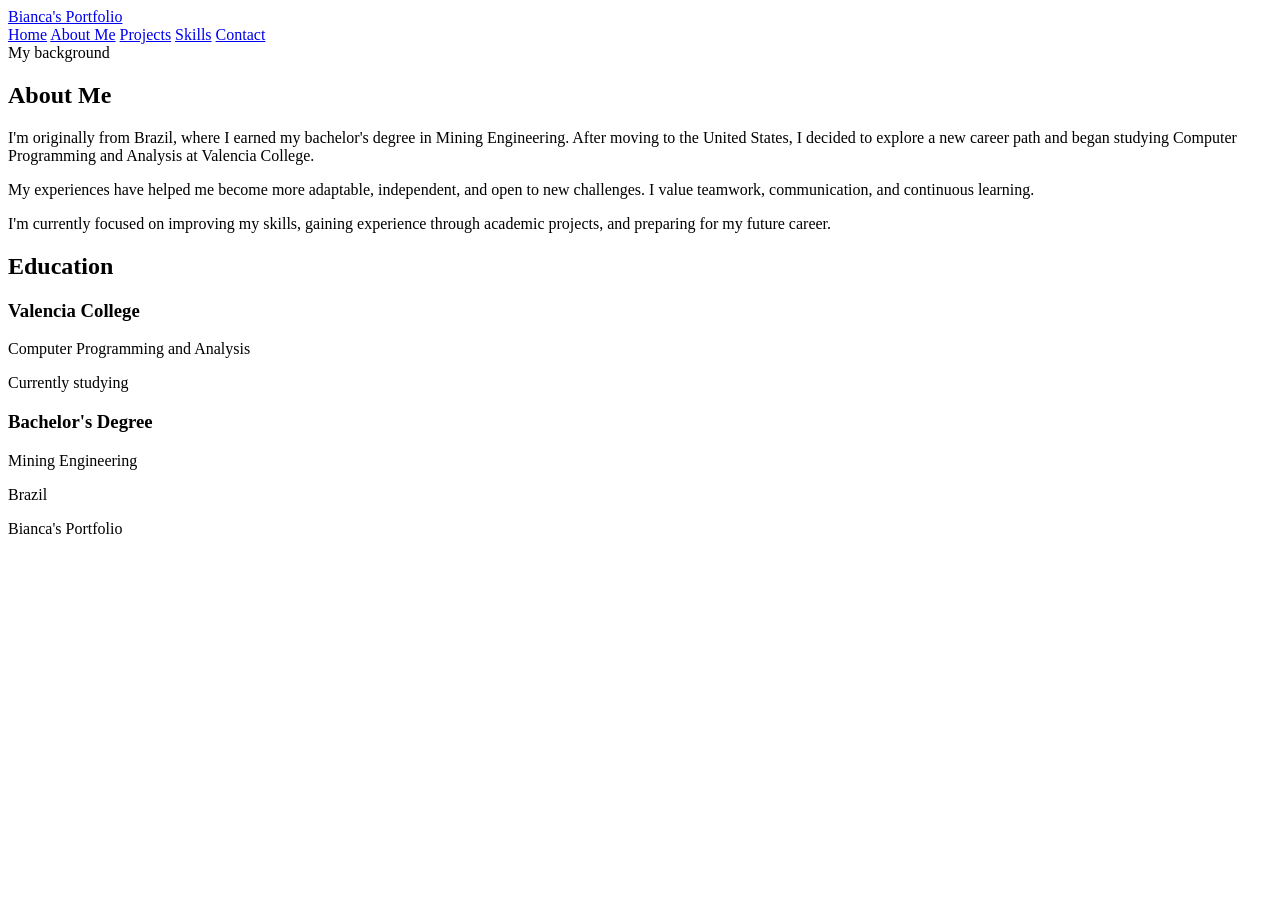
==== about.html @ 5804dd7e "Create about.html" ====
<!DOCTYPE html>
<html lang="en">
<head>
  <meta charset="UTF-8">
  <meta name="viewport" content="width=device-width, initial-scale=1.0">
  <title>About Me | Bianca's Portfolio</title>
  <link rel="stylesheet" href="style.css">
</head>

<body>
  <header class="site-header">
    <nav class="nav">
      <a class="brand" href="index.html">Bianca's Portfolio</a>

      <div class="links">
        <a href="index.html">Home</a>
        <a href="about.html" aria-current="page">About Me</a>
        <a href="projects.html">Projects</a>
        <a href="skills.html">Skills</a>
        <a href="contact.html">Contact</a>
      </div>
    </nav>
  </header>

  <main>
    <section class="section">
      <div class="wrap">
        <div class="eyebrow">My background</div>
        <h1>About Me</h1>

        <div class="intro">
          <p>
            I'm originally from Brazil, where I earned
            my bachelor's degree in Mining Engineering.
            After moving to the United States, I decided
            to explore a new career path and began studying
            Computer Programming and Analysis at Valencia College.
          </p>

          <p>
            My experiences have helped me become more
            adaptable, independent, and open to new challenges.
            I value teamwork, communication, and continuous learning.
          </p>

          <p>
            I'm currently focused on improving my skills,
            gaining experience through academic projects,
            and preparing for my future career.
          </p>
        </div>
      </div>
    </section>

    <section class="section tint">
      <div class="wrap">
        <h2>Education</h2>

        <div class="cards">
          <article class="card">
            <h3>Valencia College</h3>
            <p>Computer Programming and Analysis</p>
            <p>Currently studying</p>
          </article>

          <article class="card">
            <h3>Bachelor's Degree</h3>
            <p>Mining Engineering</p>
            <p>Brazil</p>
          </article>
        </div>
      </div>
    </section>
  </main>

  <footer class="footer">
    Bianca's Portfolio
  </footer>
</body>
</html>
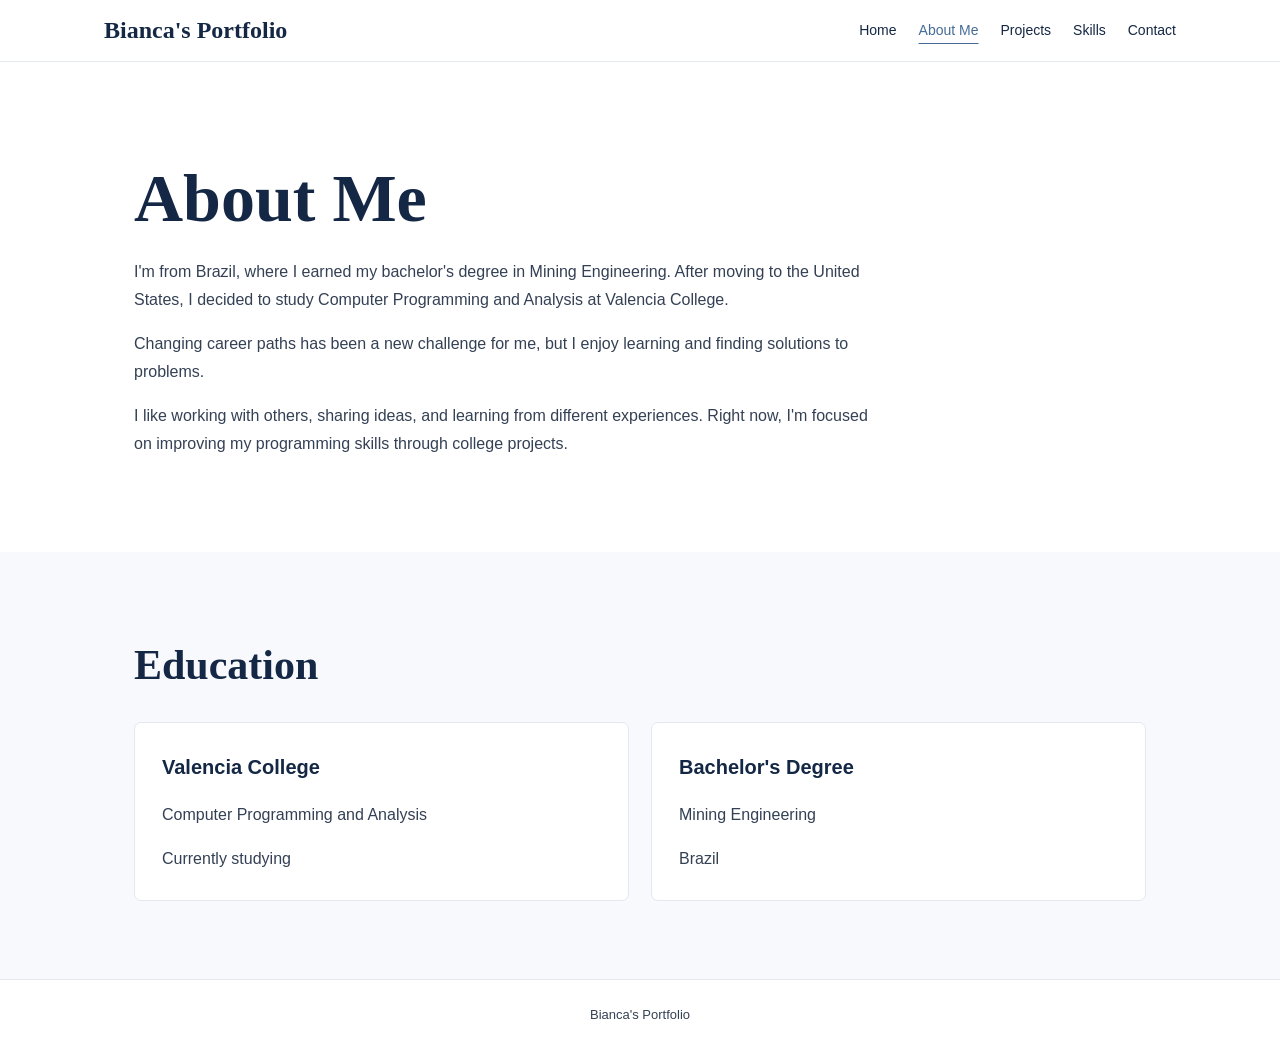
==== commit abdb8bca: "Update about.html" ====
--- a/about.html
+++ b/about.html
@@ -1,4 +1,3 @@
-
 <!DOCTYPE html>
 <html lang="en">
 <head>
@@ -7,12 +6,10 @@
   <title>About Me | Bianca's Portfolio</title>
   <link rel="stylesheet" href="style.css">
 </head>
-
 <body>
   <header class="site-header">
     <nav class="nav">
       <a class="brand" href="index.html">Bianca's Portfolio</a>
-
       <div class="links">
         <a href="index.html">Home</a>
         <a href="about.html" aria-current="page">About Me</a>
@@ -26,28 +23,27 @@
   <main>
     <section class="section">
       <div class="wrap">
-        <div class="eyebrow">My background</div>
         <h1>About Me</h1>
 
         <div class="intro">
           <p>
-            I'm originally from Brazil, where I earned
-            my bachelor's degree in Mining Engineering.
-            After moving to the United States, I decided
-            to explore a new career path and began studying
+            I'm from Brazil, where I earned my bachelor's
+            degree in Mining Engineering. After moving
+            to the United States, I decided to study
             Computer Programming and Analysis at Valencia College.
           </p>
 
           <p>
-            My experiences have helped me become more
-            adaptable, independent, and open to new challenges.
-            I value teamwork, communication, and continuous learning.
+            Changing career paths has been a new challenge
+            for me, but I enjoy learning and finding
+            solutions to problems.
           </p>
 
           <p>
-            I'm currently focused on improving my skills,
-            gaining experience through academic projects,
-            and preparing for my future career.
+            I like working with others, sharing ideas,
+            and learning from different experiences.
+            Right now, I'm focused on improving my
+            programming skills through college projects.
           </p>
         </div>
       </div>
@@ -74,8 +70,7 @@
     </section>
   </main>
 
-  <footer class="footer">
-    Bianca's Portfolio
-  </footer>
+  <footer class="footer">Bianca's Portfolio</footer>
 </body>
 </html>
+
--- a/style.css
+++ b/style.css
@@ -0,0 +1,227 @@
+
+:root {
+  --navy: #142744;
+  --blue: #456b96;
+  --text: #344054;
+  --line: #e4e8ef;
+  --light: #f7f9fc;
+}
+
+* {
+  box-sizing: border-box;
+}
+
+html {
+  scroll-behavior: smooth;
+}
+
+body {
+  margin: 0;
+  font: 16px/1.75 Arial, Helvetica, sans-serif;
+  color: var(--text);
+  background: #fff;
+}
+
+a {
+  color: var(--blue);
+}
+
+/* FIXED TOP NAVIGATION */
+
+.site-header {
+  position: sticky;
+  top: 0;
+  z-index: 100;
+  background: #fff;
+  border-bottom: 1px solid var(--line);
+}
+
+.nav {
+  max-width: 1120px;
+  margin: auto;
+  padding: 17px 24px;
+  display: flex;
+  align-items: center;
+  justify-content: space-between;
+  gap: 22px;
+  flex-wrap: wrap;
+}
+
+.brand {
+  font: 700 24px Georgia, serif;
+  color: var(--navy);
+  text-decoration: none;
+}
+
+.links {
+  display: flex;
+  gap: 22px;
+  flex-wrap: wrap;
+}
+
+.links a {
+  font-size: 14px;
+  text-decoration: none;
+  color: var(--navy);
+}
+
+.links a:hover,
+.links a[aria-current="page"] {
+  color: var(--blue);
+  text-decoration: underline;
+  text-underline-offset: 8px;
+}
+
+/* GENERAL LAYOUT */
+
+.wrap {
+  max-width: 1060px;
+  margin: auto;
+  padding: 0 24px;
+}
+
+.hero {
+  padding: 125px 0 135px;
+}
+
+.section {
+  padding: 78px 0;
+}
+
+.tint {
+  background: var(--light);
+}
+
+.eyebrow {
+  font-size: 12px;
+  letter-spacing: 2.6px;
+  color: var(--blue);
+  font-weight: 700;
+  text-transform: uppercase;
+}
+
+/* TYPOGRAPHY */
+
+h1,
+h2 {
+  font-family: Georgia, serif;
+  color: var(--navy);
+  line-height: 1.2;
+}
+
+h1 {
+  font-size: clamp(42px, 6vw, 68px);
+  margin: 18px 0;
+}
+
+h2 {
+  font-size: clamp(30px, 4vw, 42px);
+  margin: 10px 0 25px;
+}
+
+h3 {
+  color: var(--navy);
+  margin: 0 0 10px;
+  font-size: 20px;
+}
+
+.lead {
+  font-size: 19px;
+  max-width: 690px;
+}
+
+.intro {
+  max-width: 750px;
+}
+
+/* BUTTONS */
+
+.btn {
+  display: inline-block;
+  background: var(--navy);
+  color: white;
+  text-decoration: none;
+  padding: 12px 24px;
+  border-radius: 4px;
+  margin-top: 16px;
+}
+
+.btn:hover {
+  background: var(--blue);
+}
+
+/* PROJECT AND EDUCATION CARDS */
+
+.cards {
+  display: grid;
+  grid-template-columns:
+    repeat(auto-fit, minmax(270px, 1fr));
+  gap: 22px;
+  margin-top: 32px;
+}
+
+.card {
+  border: 1px solid var(--line);
+  padding: 27px;
+  border-radius: 7px;
+  background: white;
+}
+
+.card p:last-child {
+  margin-bottom: 0;
+}
+
+.label {
+  font-size: 12px;
+  color: var(--blue);
+  letter-spacing: 1px;
+  text-transform: uppercase;
+  font-weight: 700;
+}
+
+/* SKILLS */
+
+.tags {
+  display: flex;
+  flex-wrap: wrap;
+  gap: 12px;
+  margin-top: 24px;
+}
+
+.tag {
+  background: var(--light);
+  border: 1px solid var(--line);
+  border-radius: 5px;
+  padding: 8px 14px;
+  color: var(--navy);
+  font-size: 14px;
+}
+
+/* FOOTER */
+
+.footer {
+  border-top: 1px solid var(--line);
+  padding: 24px;
+  text-align: center;
+  font-size: 13px;
+}
+
+/* MOBILE LAYOUT */
+
+@media (max-width: 650px) {
+  .nav {
+    align-items: flex-start;
+  }
+
+  .links {
+    gap: 12px;
+  }
+
+  .hero {
+    padding: 85px 0;
+  }
+
+  .section {
+    padding: 60px 0;
+  }
+}
